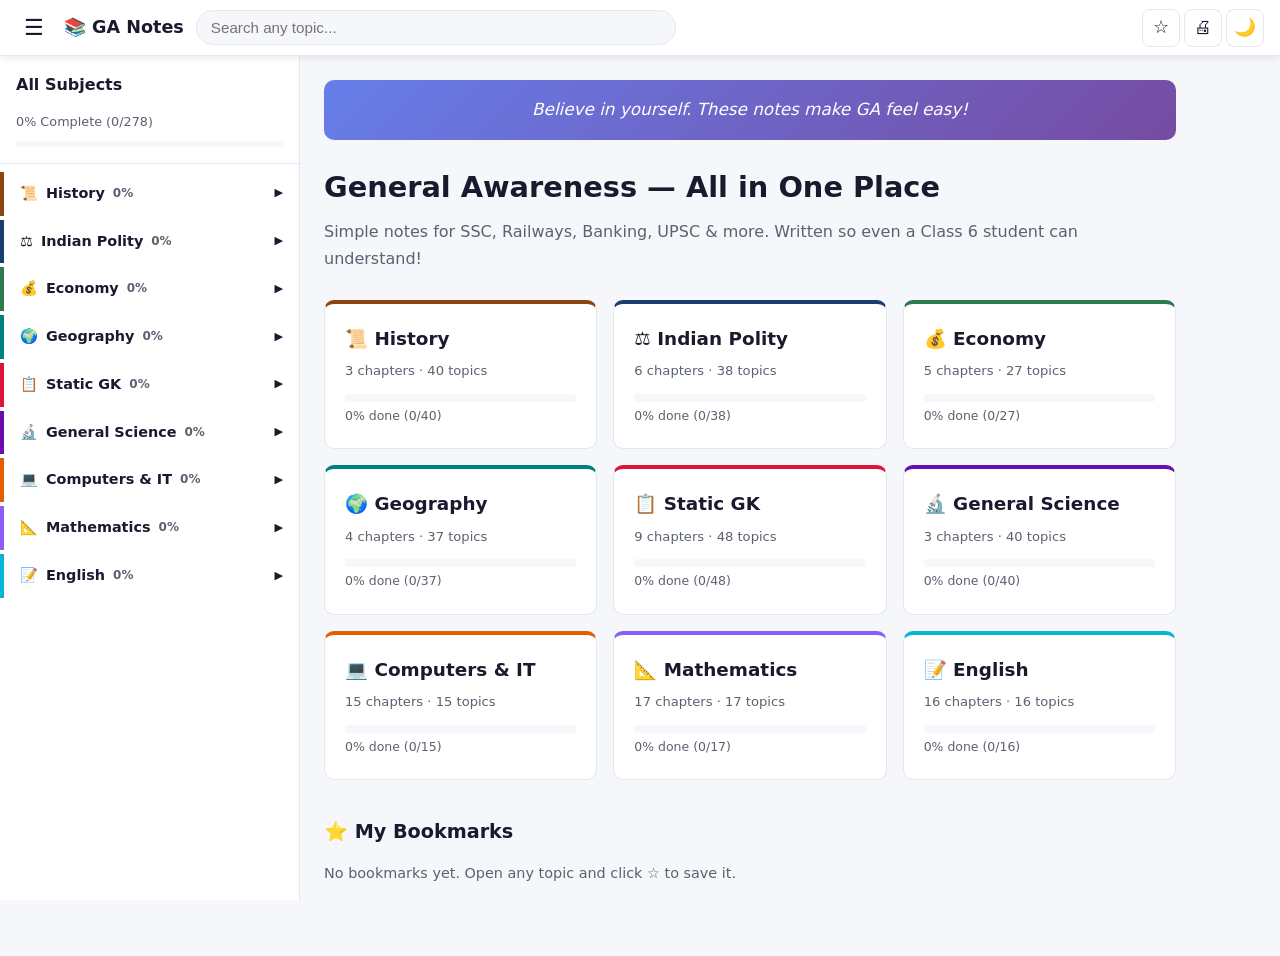
==== app/index.html @ 4ef938c3 "first commit" ====
<!DOCTYPE html>
<html lang="en">
<head>
  <meta charset="UTF-8">
  <meta name="viewport" content="width=device-width, initial-scale=1.0">
  <title>GA Notes — General Awareness for Govt Exams</title>
  <link rel="stylesheet" href="style.css">
</head>
<body>
  <div id="app">
    <!-- Top Bar -->
    <header class="topbar">
      <button class="sidebar-toggle" id="sidebarToggle" aria-label="Toggle sidebar">☰</button>
      <div class="topbar-brand">
        <span class="brand-icon">📚</span>
        <span class="brand-text">GA Notes</span>
      </div>
      <div class="search-wrap">
        <input type="search" id="searchInput" placeholder="Search any topic..." autocomplete="off">
        <div id="searchResults" class="search-results hidden"></div>
      </div>
      <div class="topbar-actions">
        <button id="bookmarkBtn" class="icon-btn" title="Bookmark this topic">☆</button>
        <button id="printBtn" class="icon-btn" title="Print topic">🖨</button>
        <button id="darkModeToggle" class="icon-btn" title="Toggle dark mode">🌙</button>
      </div>
    </header>

    <div class="layout">
      <!-- Sidebar -->
      <aside class="sidebar" id="sidebar">
        <div class="sidebar-header">
          <h2>All Subjects</h2>
          <div class="overall-progress">
            <span id="overallProgressText">0% Complete</span>
            <div class="progress-bar"><div id="overallProgressBar" class="progress-fill"></div></div>
          </div>
        </div>
        <nav id="sidebarNav" class="sidebar-nav"></nav>
      </aside>

      <!-- Main Content -->
      <main class="main-content" id="mainContent">
        <!-- Homepage -->
        <section id="homepage" class="homepage">
          <div class="motivation-banner">
            <p id="motivationQuote">"Every expert was once a beginner. You CAN do this!"</p>
          </div>
          <h1 class="home-title">General Awareness — All in One Place</h1>
          <p class="home-subtitle">Simple notes for SSC, Railways, Banking, UPSC & more. Written so even a Class 6 student can understand!</p>

          <div id="lastVisited" class="last-visited hidden"></div>

          <div id="subjectCards" class="subject-cards"></div>

          <section class="bookmarks-section" id="bookmarksSection">
            <h2>⭐ My Bookmarks</h2>
            <div id="bookmarksList" class="bookmarks-list">
              <p class="empty-msg">No bookmarks yet. Open any topic and click ☆ to save it.</p>
            </div>
          </section>
        </section>

        <!-- Topic View -->
        <section id="topicView" class="topic-view hidden">
          <nav id="breadcrumb" class="breadcrumb"></nav>
          <article id="topicContent" class="topic-article"></article>
          <button id="backToTop" class="back-to-top" title="Back to top">↑</button>
        </section>
      </main>
    </div>

    <div class="sidebar-overlay" id="sidebarOverlay"></div>
  </div>

  <!-- Data Files -->
  <script src="data/contentHelper.js"></script>
  <script src="data/railwayLists.js"></script>
  <script src="data/history.js"></script>
  <script src="data/polity.js"></script>
  <script src="data/economy.js"></script>
  <script src="data/geography.js"></script>
  <script src="data/staticgk.js"></script>
  <script src="data/science.js"></script>
  <script src="data/computers.js"></script>
  <script src="data/maths.js"></script>
  <script src="data/english.js"></script>
  <!-- Components -->
  <script src="components/progress.js"></script>
  <script src="components/search.js"></script>
  <script src="components/sidebar.js"></script>
  <script src="app.js"></script>
</body>
</html>
---- app/style.css ----
/* ===== CSS Variables ===== */
:root {
  --bg: #f5f7fa;
  --bg-card: #ffffff;
  --text: #1a1a2e;
  --text-muted: #5a6270;
  --border: #e2e8f0;
  --shadow: 0 2px 8px rgba(0,0,0,0.08);
  --shadow-lg: 0 4px 20px rgba(0,0,0,0.12);
  --sidebar-width: 300px;
  --topbar-height: 56px;
  --radius: 10px;
  --transition: 0.25s ease;
}

[data-theme="dark"] {
  --bg: #0f1419;
  --bg-card: #1a2332;
  --text: #e8ecf1;
  --text-muted: #94a3b8;
  --border: #2d3a4f;
  --shadow: 0 2px 8px rgba(0,0,0,0.3);
  --shadow-lg: 0 4px 20px rgba(0,0,0,0.4);
}

/* ===== Reset & Base ===== */
*, *::before, *::after { box-sizing: border-box; margin: 0; padding: 0; }

html { scroll-behavior: smooth; font-size: 16px; }

body {
  font-family: 'Segoe UI', system-ui, -apple-system, sans-serif;
  background: var(--bg);
  color: var(--text);
  line-height: 1.65;
  min-height: 100vh;
}

.hidden { display: none !important; }

/* ===== Top Bar ===== */
.topbar {
  position: fixed;
  top: 0; left: 0; right: 0;
  height: var(--topbar-height);
  background: var(--bg-card);
  border-bottom: 1px solid var(--border);
  display: flex;
  align-items: center;
  gap: 12px;
  padding: 0 16px;
  z-index: 1000;
  box-shadow: var(--shadow);
}

.sidebar-toggle {
  background: none;
  border: none;
  font-size: 1.4rem;
  cursor: pointer;
  color: var(--text);
  padding: 4px 8px;
  border-radius: 6px;
}

.sidebar-toggle:hover { background: var(--bg); }

.topbar-brand {
  display: flex;
  align-items: center;
  gap: 6px;
  font-weight: 700;
  font-size: 1.1rem;
  white-space: nowrap;
}

.search-wrap {
  flex: 1;
  max-width: 480px;
  position: relative;
}

.search-wrap input {
  width: 100%;
  padding: 8px 14px;
  border: 1px solid var(--border);
  border-radius: 20px;
  background: var(--bg);
  color: var(--text);
  font-size: 0.95rem;
  outline: none;
  transition: border var(--transition);
}

.search-wrap input:focus { border-color: #4a90d9; }

.search-results {
  position: absolute;
  top: calc(100% + 4px);
  left: 0; right: 0;
  background: var(--bg-card);
  border: 1px solid var(--border);
  border-radius: var(--radius);
  max-height: 360px;
  overflow-y: auto;
  box-shadow: var(--shadow-lg);
  z-index: 1001;
}

.search-result-item {
  padding: 10px 14px;
  cursor: pointer;
  border-bottom: 1px solid var(--border);
  transition: background var(--transition);
}

.search-result-item:hover { background: var(--bg); }

.search-result-item .sr-subject {
  font-size: 0.75rem;
  color: var(--text-muted);
}

.search-result-item mark,
.search-highlight {
  background: #fef08a;
  color: inherit;
  padding: 0 2px;
  border-radius: 2px;
}

[data-theme="dark"] .search-result-item mark,
[data-theme="dark"] .search-highlight {
  background: #854d0e;
  color: #fefce8;
}

.topbar-actions { display: flex; gap: 4px; margin-left: auto; }

.icon-btn {
  background: none;
  border: 1px solid var(--border);
  border-radius: 8px;
  width: 38px; height: 38px;
  font-size: 1.1rem;
  cursor: pointer;
  color: var(--text);
  transition: background var(--transition);
}

.icon-btn:hover { background: var(--bg); }
.icon-btn.active { color: #f59e0b; border-color: #f59e0b; }

/* ===== Layout ===== */
.layout {
  display: flex;
  margin-top: var(--topbar-height);
  min-height: calc(100vh - var(--topbar-height));
}

/* ===== Sidebar ===== */
.sidebar {
  position: fixed;
  top: var(--topbar-height);
  left: 0;
  width: var(--sidebar-width);
  height: calc(100vh - var(--topbar-height));
  background: var(--bg-card);
  border-right: 1px solid var(--border);
  overflow-y: auto;
  z-index: 900;
  transition: transform var(--transition);
}

.sidebar-header {
  padding: 16px;
  border-bottom: 1px solid var(--border);
  position: sticky;
  top: 0;
  background: var(--bg-card);
  z-index: 1;
}

.sidebar-header h2 { font-size: 1rem; margin-bottom: 10px; }

.overall-progress span { font-size: 0.8rem; color: var(--text-muted); }

.progress-bar {
  height: 6px;
  background: var(--bg);
  border-radius: 3px;
  margin-top: 6px;
  overflow: hidden;
}

.progress-fill {
  height: 100%;
  background: linear-gradient(90deg, #4a90d9, #22c55e);
  border-radius: 3px;
  transition: width 0.4s ease;
  width: 0%;
}

.sidebar-nav { padding: 8px 0 40px; }

.subject-group { margin-bottom: 4px; }

.subject-header {
  display: flex;
  align-items: center;
  gap: 8px;
  padding: 10px 16px;
  cursor: pointer;
  font-weight: 600;
  font-size: 0.9rem;
  border-left: 4px solid transparent;
  transition: background var(--transition);
  user-select: none;
}

.subject-header:hover { background: var(--bg); }

.subject-header .arrow {
  margin-left: auto;
  font-size: 0.7rem;
  transition: transform var(--transition);
}

.subject-header.open .arrow { transform: rotate(90deg); }

.chapter-list { display: none; }
.chapter-list.open { display: block; }

.chapter-group { margin-left: 12px; }

.chapter-header {
  display: flex;
  align-items: center;
  gap: 6px;
  padding: 7px 12px;
  cursor: pointer;
  font-size: 0.85rem;
  font-weight: 500;
  color: var(--text-muted);
  user-select: none;
}

.chapter-header:hover { color: var(--text); }

.chapter-header .arrow {
  font-size: 0.65rem;
  transition: transform var(--transition);
}

.chapter-header.open .arrow { transform: rotate(90deg); }

.topic-list { display: none; list-style: none; margin-left: 16px; }
.topic-list.open { display: block; }

.topic-item {
  display: flex;
  align-items: center;
  gap: 8px;
  padding: 5px 12px;
  font-size: 0.82rem;
  cursor: pointer;
  border-radius: 6px;
  margin: 1px 8px;
  transition: background var(--transition);
}

.topic-item:hover { background: var(--bg); }
.topic-item.active { background: var(--bg); font-weight: 600; }

.topic-item input[type="checkbox"] {
  width: 15px; height: 15px;
  cursor: pointer;
  accent-color: #22c55e;
  flex-shrink: 0;
}

.topic-item .topic-label {
  flex: 1;
  overflow: hidden;
  text-overflow: ellipsis;
  white-space: nowrap;
}

.sidebar-overlay {
  display: none;
  position: fixed;
  inset: 0;
  background: rgba(0,0,0,0.4);
  z-index: 850;
}

/* ===== Main Content ===== */
.main-content {
  flex: 1;
  margin-left: var(--sidebar-width);
  padding: 24px;
  max-width: 900px;
}

/* ===== Homepage ===== */
.motivation-banner {
  background: linear-gradient(135deg, #667eea 0%, #764ba2 100%);
  color: white;
  padding: 16px 24px;
  border-radius: var(--radius);
  text-align: center;
  margin-bottom: 24px;
  font-size: 1.05rem;
  font-style: italic;
}

.home-title { font-size: 1.8rem; margin-bottom: 8px; }
.home-subtitle { color: var(--text-muted); margin-bottom: 28px; font-size: 1rem; }

.last-visited {
  background: var(--bg-card);
  border: 1px solid var(--border);
  border-radius: var(--radius);
  padding: 14px 18px;
  margin-bottom: 24px;
  cursor: pointer;
  transition: box-shadow var(--transition);
}

.last-visited:hover { box-shadow: var(--shadow); }

.subject-cards {
  display: grid;
  grid-template-columns: repeat(auto-fill, minmax(260px, 1fr));
  gap: 16px;
  margin-bottom: 36px;
}

.subject-card {
  background: var(--bg-card);
  border-radius: var(--radius);
  padding: 20px;
  cursor: pointer;
  border: 1px solid var(--border);
  border-top: 4px solid;
  transition: transform var(--transition), box-shadow var(--transition);
}

.subject-card:hover {
  transform: translateY(-3px);
  box-shadow: var(--shadow-lg);
}

.subject-card h3 { font-size: 1.15rem; margin-bottom: 6px; }
.subject-card .card-meta { font-size: 0.82rem; color: var(--text-muted); margin-bottom: 12px; }

.card-progress .progress-bar { height: 8px; }
.card-progress span { font-size: 0.78rem; color: var(--text-muted); }

.bookmarks-section h2 { font-size: 1.2rem; margin-bottom: 14px; }

.bookmarks-list { display: flex; flex-wrap: wrap; gap: 10px; }

.bookmark-chip {
  background: var(--bg-card);
  border: 1px solid var(--border);
  border-radius: 20px;
  padding: 8px 16px;
  font-size: 0.85rem;
  cursor: pointer;
  transition: background var(--transition);
}

.bookmark-chip:hover { background: var(--bg); }

.empty-msg { color: var(--text-muted); font-size: 0.9rem; }

/* ===== Topic View ===== */
.breadcrumb {
  font-size: 0.85rem;
  color: var(--text-muted);
  margin-bottom: 16px;
}

.breadcrumb span { cursor: pointer; }
.breadcrumb span:hover { color: var(--text); text-decoration: underline; }
.breadcrumb .sep { margin: 0 6px; cursor: default; }
.breadcrumb .sep:hover { text-decoration: none; color: var(--text-muted); }

.topic-article { padding-bottom: 60px; }

/* ===== Note Cards & Content ===== */
.note-card {
  background: var(--bg-card);
  border-radius: var(--radius);
  padding: 24px 28px;
  box-shadow: var(--shadow);
  border-left: 5px solid;
  margin-bottom: 20px;
}

.note-card h1 {
  font-size: 1.6rem;
  margin-bottom: 16px;
  line-height: 1.3;
}

.what-is-box {
  background: #eff6ff;
  border-left: 4px solid #3b82f6;
  padding: 12px 16px;
  border-radius: 0 var(--radius) var(--radius) 0;
  margin-bottom: 20px;
  font-size: 0.95rem;
}

[data-theme="dark"] .what-is-box { background: #1e3a5f; }

.note-card h2 {
  font-size: 1.15rem;
  margin: 22px 0 10px;
  color: var(--text);
}

.note-card h3 {
  font-size: 1rem;
  margin: 16px 0 8px;
}

.note-card p { margin-bottom: 10px; max-width: 72ch; }
.note-card ul, .note-card ol { margin: 8px 0 12px 20px; }
.note-card li { margin-bottom: 6px; max-width: 72ch; }

.note-card strong { font-weight: 600; }

.data-table {
  width: 100%;
  border-collapse: collapse;
  margin: 14px 0;
  font-size: 0.88rem;
  overflow-x: auto;
  display: block;
}

.data-table thead { display: table; width: 100%; table-layout: fixed; }
.data-table tbody { display: table; width: 100%; table-layout: fixed; }

.data-table th {
  background: var(--bg);
  padding: 10px 12px;
  text-align: left;
  font-weight: 600;
  border-bottom: 2px solid var(--border);
}

.data-table td {
  padding: 9px 12px;
  border-bottom: 1px solid var(--border);
  vertical-align: top;
}

.data-table tbody tr:nth-child(even) { background: var(--bg); }

.simply-put {
  background: #f0fdf4;
  border-left: 3px solid #22c55e;
  padding: 10px 14px;
  margin: 12px 0;
  border-radius: 0 6px 6px 0;
  font-size: 0.92rem;
}

[data-theme="dark"] .simply-put { background: #14532d; }

.exam-tip {
  background: #fefce8;
  border: 1px solid #fde047;
  border-radius: var(--radius);
  padding: 14px 16px;
  margin: 16px 0;
  font-size: 0.92rem;
}

[data-theme="dark"] .exam-tip { background: #422006; border-color: #854d0e; }

.memory-trick {
  background: #f0fdf4;
  border: 1px solid #86efac;
  border-radius: var(--radius);
  padding: 14px 16px;
  margin: 16px 0;
  font-size: 0.92rem;
}

[data-theme="dark"] .memory-trick { background: #14532d; border-color: #166534; }

.dont-confuse {
  background: #fff7ed;
  border: 1px solid #fdba74;
  border-radius: var(--radius);
  padding: 14px 16px;
  margin: 16px 0;
  font-size: 0.92rem;
}

[data-theme="dark"] .dont-confuse { background: #431407; border-color: #9a3412; }

.quick-revision {
  background: #eff6ff;
  border: 1px solid #93c5fd;
  border-radius: var(--radius);
  padding: 14px 16px;
  margin: 20px 0 12px;
  font-size: 0.92rem;
}

[data-theme="dark"] .quick-revision { background: #1e3a5f; border-color: #1d4ed8; }

.quick-revision ul { margin-left: 18px; }

.exam-asks {
  background: var(--bg);
  border: 1px dashed var(--border);
  border-radius: var(--radius);
  padding: 12px 16px;
  margin-top: 16px;
  font-size: 0.9rem;
  color: var(--text-muted);
}

.back-to-top {
  position: fixed;
  bottom: 24px;
  right: 24px;
  width: 44px; height: 44px;
  border-radius: 50%;
  background: #4a90d9;
  color: white;
  border: none;
  font-size: 1.2rem;
  cursor: pointer;
  box-shadow: var(--shadow-lg);
  opacity: 0;
  transition: opacity var(--transition);
  z-index: 800;
}

.back-to-top.visible { opacity: 1; }

/* ===== Print Styles ===== */
@media print {
  .topbar, .sidebar, .sidebar-overlay, .back-to-top, .breadcrumb { display: none !important; }
  .main-content { margin-left: 0; padding: 0; max-width: 100%; }
  .note-card { box-shadow: none; border: 1px solid #ccc; }
  body { background: white; color: black; }
}

/* ===== Mobile ===== */
@media (max-width: 768px) {
  .sidebar {
    transform: translateX(-100%);
  }
  .sidebar.open { transform: translateX(0); }
  .sidebar-overlay.open { display: block; }
  .main-content { margin-left: 0; padding: 16px; }
  .topbar-brand .brand-text { display: none; }
  .search-wrap { max-width: none; }
  .home-title { font-size: 1.4rem; }
  .note-card { padding: 16px; }
  .data-table { font-size: 0.8rem; }
}
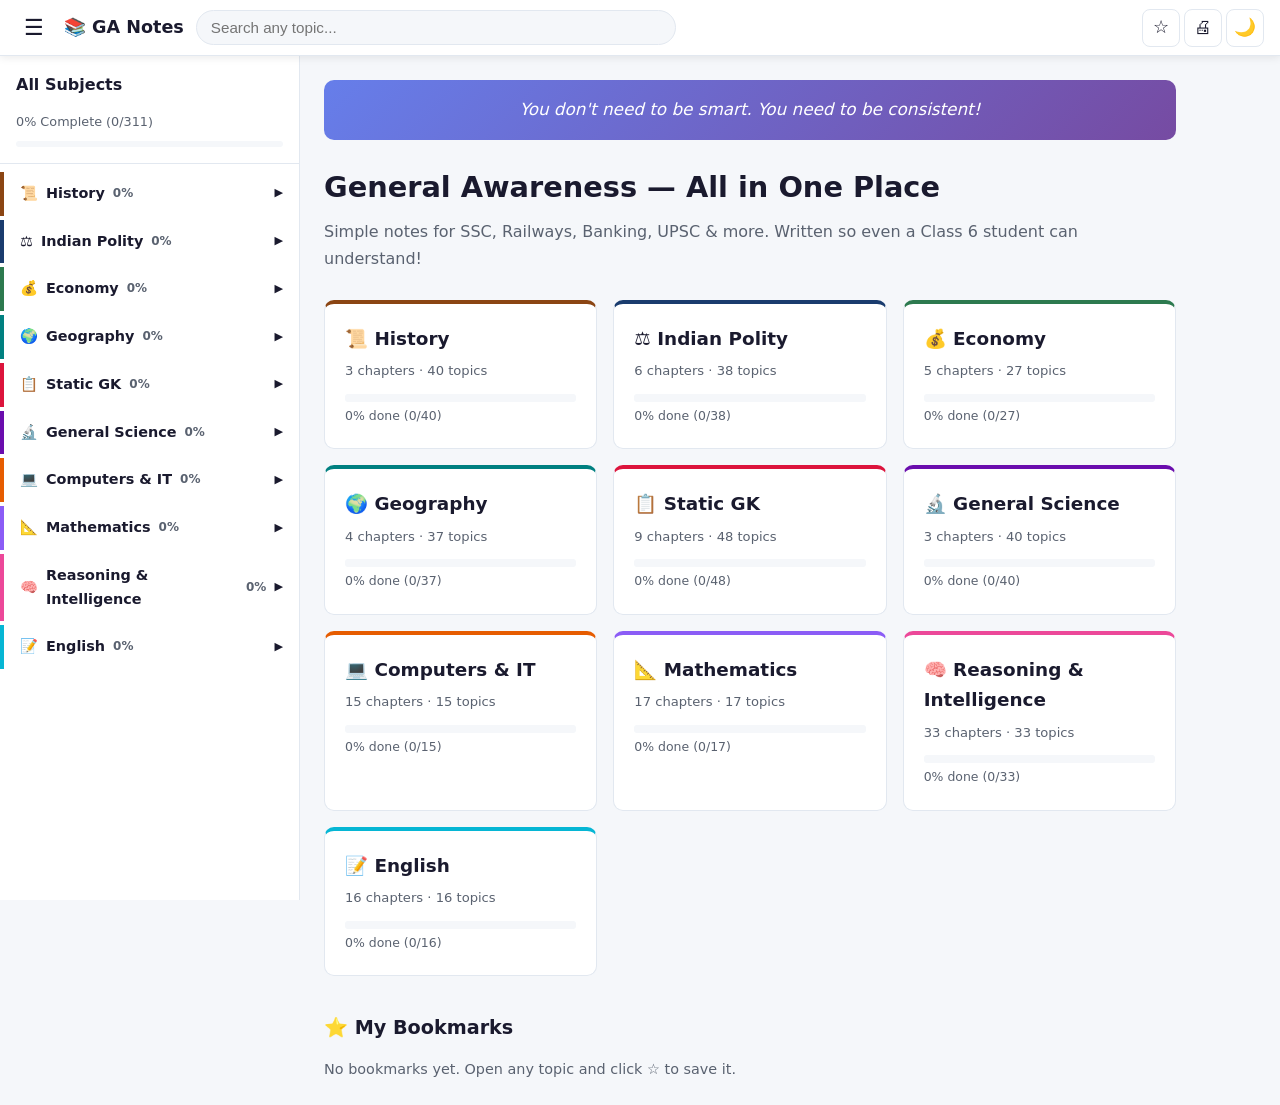
==== commit aa9f0872: "Add complete simplified Reasoning syllabus and English landing page card" ====
--- a/app/index.html
+++ b/app/index.html
@@ -84,6 +84,7 @@
   <script src="data/science.js"></script>
   <script src="data/computers.js"></script>
   <script src="data/maths.js"></script>
+  <script src="data/reasoning.js"></script>
   <script src="data/english.js"></script>
   <!-- Components -->
   <script src="components/progress.js"></script>
